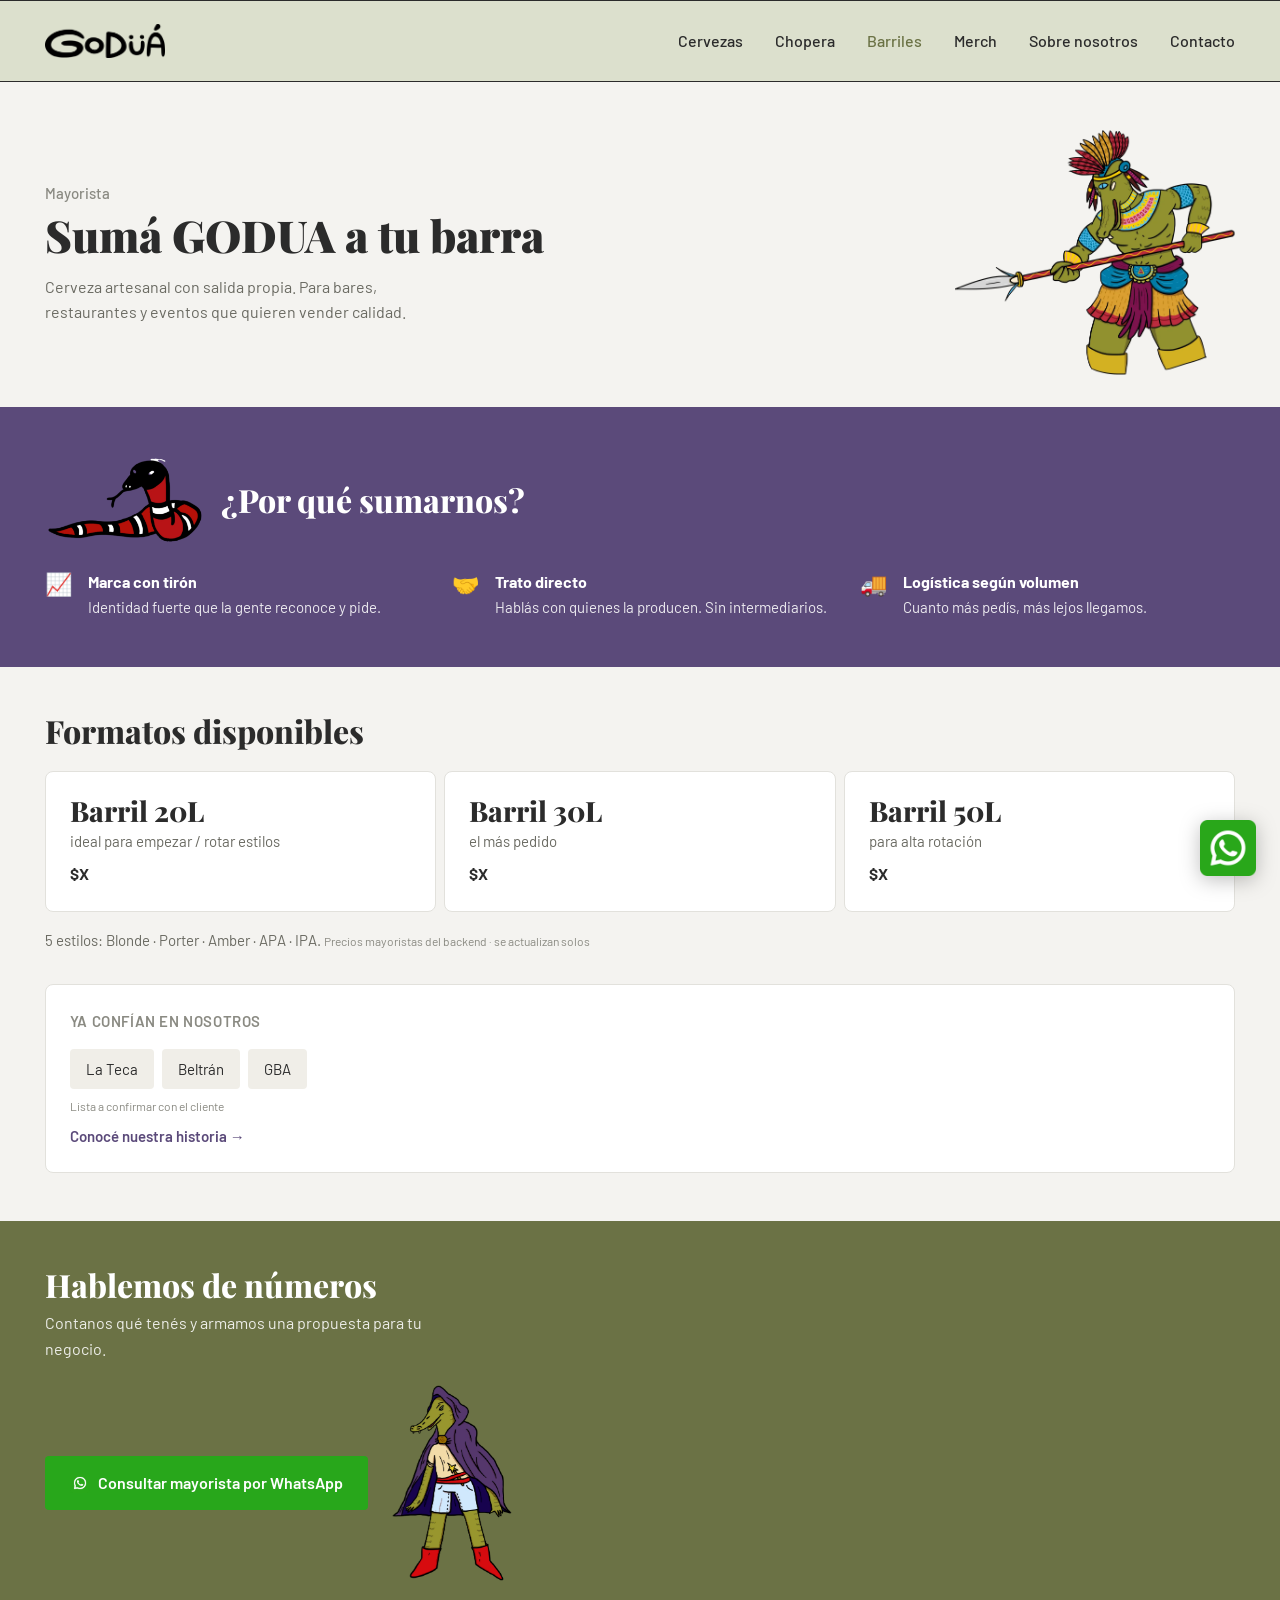
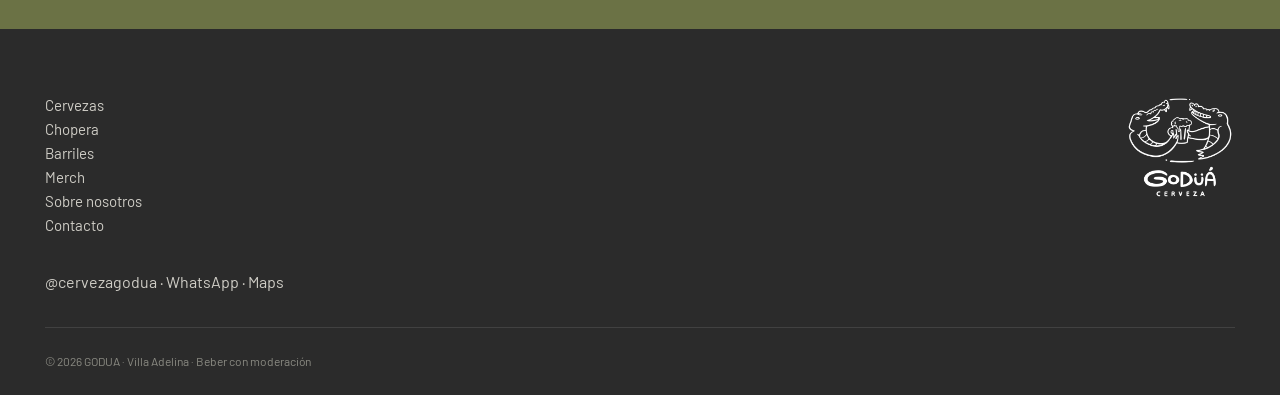
==== barriles.html @ 5a6f9663 "Prepare site for Netlify deployment" ====
<!DOCTYPE html>
<html lang="es">
<head>
  <meta charset="UTF-8">
  <meta name="viewport" content="width=device-width, initial-scale=1.0">
  <meta name="description" content="Barriles GODUA para bares, restaurantes y eventos. Cerveza artesanal mayorista de Villa Adelina: 5 estilos en barriles de 20, 30 y 50 litros, trato directo con quienes la producen.">
  <title>Barriles mayorista · GODUA Cerveza Artesanal</title>

  <!-- Favicon -->
  <link rel="icon" href="assets/favicon/favicon.ico" sizes="any">
  <link rel="icon" type="image/png" sizes="32x32" href="assets/favicon/favicon-32x32.png">
  <link rel="icon" type="image/png" sizes="16x16" href="assets/favicon/favicon-16x16.png">
  <link rel="apple-touch-icon" href="assets/favicon/apple-touch-icon.png">

  <link rel="preconnect" href="https://fonts.googleapis.com">
  <link rel="preconnect" href="https://fonts.gstatic.com" crossorigin>
  <link href="https://fonts.googleapis.com/css2?family=Playfair+Display:wght@700;800;900&family=Barlow:wght@400;500;600;700&display=swap" rel="stylesheet">

  <link rel="stylesheet" href="css/variables.css">
  <link rel="stylesheet" href="css/reset.css">
  <link rel="stylesheet" href="css/base.css">
  <link rel="stylesheet" href="css/components/navbar.css?v=12">
  <link rel="stylesheet" href="css/components/button.css">
  <link rel="stylesheet" href="css/components/footer.css">
  <link rel="stylesheet" href="css/components/animations.css?v=12">
  <link rel="stylesheet" href="css/pages/barriles.css">
</head>
<body class="page-barriles">

  <!-- ============================================
       NAVBAR (idéntico a la Home; "Barriles" activo)
       ============================================ -->
  <header>
    <nav class="navbar" aria-label="Navegación principal">
      <div class="navbar__inner">
        <a class="navbar__logo" href="index.html" aria-label="GODUA — Inicio">
          <img src="assets/logos/GODUA-solo-web.png" alt="GODUA" width="1000" height="283" decoding="async">
        </a>

        <input type="checkbox" id="nav-toggle" class="navbar__toggle-input">
        <ul class="navbar__links">
          <li><a class="navbar__link" href="cervezas.html">Cervezas</a></li>
          <li><a class="navbar__link" href="chopera.html">Chopera</a></li>
          <li><a class="navbar__link" href="barriles.html" aria-current="page">Barriles</a></li>
          <li><a class="navbar__link" href="merch.html">Merch</a></li>
          <li><a class="navbar__link" href="sobre-nosotros.html">Sobre nosotros</a></li>
          <li><a class="navbar__link" href="contacto.html">Contacto</a></li>
        </ul>

        <div class="navbar__actions">
          <a class="navbar__whatsapp"
             href="https://wa.me/5491168482209?text=Hola%20GODUA%2C%20quiero%20consultar"
             target="_blank" rel="noopener noreferrer"
             aria-label="Escribinos por WhatsApp">
            <img src="assets/iconos/whatsapp.png" alt="WhatsApp" width="512" height="512" decoding="async">
          </a>
          <label for="nav-toggle" class="navbar__toggle" aria-label="Abrir menú">
            <span></span><span></span><span></span>
          </label>
        </div>
      </div>
    </nav>
  </header>

  <main>

    <!-- ============================================
         1 · HERO — tono comercial (B2B, no de consumo)
         ============================================ -->
    <section class="barr-hero" aria-labelledby="barr-title">
      <div class="wrap barr-hero__inner">
        <div class="barr-hero__text">
          <p class="barr-hero__kicker anim-up">Mayorista</p>
          <h1 class="barr-hero__title anim-up anim-d1" id="barr-title">Sumá GODUA a tu barra</h1>
          <p class="barr-hero__subtitle anim-up anim-d2">Cerveza artesanal con salida propia. Para bares, restaurantes y eventos que quieren vender calidad.</p>
        </div>
        <!-- Ilustración del hero: reptil guerrero (mira hacia el texto) -->
        <img class="barr-hero__illus anim-up anim-d3" src="assets/ilustraciones/guerreropng.webp" alt="" aria-hidden="true" width="4809" height="4172" decoding="async" fetchpriority="high">
      </div>
    </section>

    <!-- ============================================
         2 · ¿POR QUÉ SUMARNOS? — bloque berenjena
         Argumentos de negocio, no de consumo.
         ============================================ -->
    <section class="barr-why barr-why--eggplant" aria-labelledby="barr-why-title">
      <div class="wrap">
        <div class="barr-why__head" data-reveal>
          <img loading="lazy" decoding="async" class="barr-why__illus" src="assets/ilustraciones/serpiete.webp" alt="" aria-hidden="true" width="548" height="305">
          <h2 id="barr-why-title" class="barr-why__title">¿Por qué sumarnos?</h2>
        </div>
        <ul class="barr-why__list" data-reveal-group>
          <li class="barr-why__item" data-reveal>
            <span class="barr-why__icon" aria-hidden="true">📈</span>
            <div class="barr-why__body">
              <h3 class="barr-why__name">Marca con tirón</h3>
              <p class="barr-why__text">Identidad fuerte que la gente reconoce y pide.</p>
            </div>
          </li>
          <li class="barr-why__item" data-reveal>
            <span class="barr-why__icon" aria-hidden="true">🤝</span>
            <div class="barr-why__body">
              <h3 class="barr-why__name">Trato directo</h3>
              <p class="barr-why__text">Hablás con quienes la producen. Sin intermediarios.</p>
            </div>
          </li>
          <li class="barr-why__item" data-reveal>
            <span class="barr-why__icon" aria-hidden="true">🚚</span>
            <div class="barr-why__body">
              <h3 class="barr-why__name">Logística según volumen</h3>
              <p class="barr-why__text">Cuanto más pedís, más lejos llegamos.</p>
            </div>
          </li>
        </ul>
      </div>
    </section>

    <!-- ============================================
         3 · FORMATOS DISPONIBLES — 20/30/50L
         Precios del backend: no hardcodear ($X placeholder).
         ============================================ -->
    <section class="barr-formats" aria-labelledby="barr-formats-title">
      <div class="wrap">
        <h2 id="barr-formats-title" class="barr-formats__title" data-reveal>Formatos disponibles</h2>
        <div class="barr-formats__list" data-reveal-group>
          <div class="barr-format" data-reveal="pop">
            <div class="barr-format__text">
              <h3 class="barr-format__name">Barril 20L</h3>
              <p class="barr-format__use">ideal para empezar / rotar estilos</p>
            </div>
            <p class="barr-format__price" data-price="mayorista-barril-20l">$X</p>
          </div>
          <div class="barr-format" data-reveal="pop">
            <div class="barr-format__text">
              <h3 class="barr-format__name">Barril 30L</h3>
              <p class="barr-format__use">el más pedido</p>
            </div>
            <p class="barr-format__price" data-price="mayorista-barril-30l">$X</p>
          </div>
          <div class="barr-format" data-reveal="pop">
            <div class="barr-format__text">
              <h3 class="barr-format__name">Barril 50L</h3>
              <p class="barr-format__use">para alta rotación</p>
            </div>
            <p class="barr-format__price" data-price="mayorista-barril-50l">$X</p>
          </div>
        </div>
        <p class="barr-formats__styles" data-reveal>5 estilos: Blonde · Porter · Amber · APA · IPA. <span class="barr-note">Precios mayoristas del backend · se actualizan solos</span></p>
      </div>
    </section>

    <!-- ============================================
         4 · YA CONFÍAN EN NOSOTROS — prueba social
         + link a Sobre Nosotros como prueba de seriedad.
         ============================================ -->
    <section class="barr-trust" aria-labelledby="barr-trust-title">
      <div class="wrap">
        <div class="barr-trust__card" data-reveal>
          <h2 id="barr-trust-title" class="barr-trust__eyebrow">Ya confían en nosotros</h2>
          <ul class="barr-trust__list">
            <li class="barr-trust__chip">La Teca</li>
            <li class="barr-trust__chip">Beltrán</li>
            <li class="barr-trust__chip">GBA</li>
          </ul>
          <p class="barr-note">Lista a confirmar con el cliente</p>
          <a class="barr-trust__link" href="sobre-nosotros.html">Conocé nuestra historia →</a>
        </div>
      </div>
    </section>

    <!-- ============================================
         5 · CTA CIERRE — bloque oliva
         Único CTA contextual de la página (B2B).
         ============================================ -->
    <section class="barr-cta barr-cta--olive" aria-labelledby="barr-cta-title">
      <div class="wrap barr-cta__inner" data-reveal>
        <h2 id="barr-cta-title" class="barr-cta__title">Hablemos de números</h2>
        <p class="barr-cta__text">Contanos qué tenés y armamos una propuesta para tu negocio.</p>
        <div class="barr-cta__row">
          <a class="btn btn--whatsapp"
             href="https://wa.me/5491168482209?text=Hola%21%20Tengo%20un%20negocio%20y%20quiero%20consultar%20por%20barriles%20mayoristas"
             target="_blank" rel="noopener noreferrer">
            <img class="btn__wa-icon" src="assets/iconos/whatsapp.png" alt="" aria-hidden="true" width="512" height="512" decoding="async">
            Consultar mayorista por WhatsApp
          </a>
          <img loading="lazy" decoding="async" class="barr-cta__illus" src="assets/ilustraciones/brujocapa.webp" alt="" aria-hidden="true" width="1863" height="3045">
        </div>
      </div>
    </section>

  </main>

  <!-- ============================================
       FOOTER (idéntico a la Home)
       ============================================ -->
  <footer class="footer">
    <div class="footer__inner">
      <div class="footer__top">
        <nav class="footer__nav" aria-label="Navegación del pie">
          <a class="footer__link" href="cervezas.html">Cervezas</a>
          <a class="footer__link" href="chopera.html">Chopera</a>
          <a class="footer__link" href="barriles.html">Barriles</a>
          <a class="footer__link" href="merch.html">Merch</a>
          <a class="footer__link" href="sobre-nosotros.html">Sobre nosotros</a>
          <a class="footer__link" href="contacto.html">Contacto</a>
        </nav>
        <a class="footer__logo" href="index.html" aria-label="GODUA — Inicio">
          <img src="assets/logos/godua-completo-blanco.webp" alt="GODUA Cerveza" width="800" height="800" loading="lazy" decoding="async">
        </a>
      </div>

      <div class="footer__social">
        <a href="https://instagram.com/cervezagodua" target="_blank" rel="noopener noreferrer">@cervezagodua</a>
        <span class="footer__dot" aria-hidden="true">·</span>
        <a href="https://wa.me/5491168482209" target="_blank" rel="noopener noreferrer">WhatsApp</a>
        <span class="footer__dot" aria-hidden="true">·</span>
        <a href="https://www.google.com/maps/search/?api=1&query=Cerveza%20artesanal%20God%C5%AB%C3%81%20Villa%20Adelina" target="_blank" rel="noopener noreferrer">Maps</a>
      </div>

      <p class="footer__legal">© 2026 GODUA · Villa Adelina · Beber con moderación</p>
    </div>
  </footer>

  <script src="js/js-utils.js?v=12" defer></script>

  <!-- WhatsApp flotante (solo desktop; en mobile sigue dentro del navbar) -->
  <a class="whatsapp-fab"
     href="https://wa.me/5491168482209?text=Hola%20GODUA%2C%20quiero%20consultar"
     target="_blank" rel="noopener noreferrer"
     aria-label="Escribinos por WhatsApp">
    <img src="assets/iconos/whatsapp.png" alt="WhatsApp" width="512" height="512" decoding="async">
  </a>

</body>
</html>
---- css/variables.css ----
/* ============================================
   GODUA — Variables globales (design tokens)
   Paleta nueva: cálida de barrio, con actitud
   ============================================ */

:root {
  /* --- Colores: paleta nueva --- */
  --color-bg: #f4f3f0;             /* Off-white cálido */
  --color-text: #2b2b2b;           /* Títulos y cuerpo */
  --color-text-soft: #6a6a62;      /* Secundario */
  --color-text-muted: #8a8a82;     /* Kickers, captions */
  --color-olive: #6b7245;          /* Marca (reptil, detalles) */
  --color-eggplant: #5b4a7a;       /* Acento berenjena */
  --color-terracotta: #a63d2f;     /* Acento terracota */
  --color-whatsapp: #28a71b;       /* Verde del icono de WhatsApp (assets/iconos/whatsapp.png) */
  --color-surface: #ffffff;        /* Tarjetas */
  --color-border: #e2e1dc;         /* Bordes sutiles */
  --color-header: #dce0cd;     /* Fondo del navbar (salvia claro, se distingue del hero) */

  /* --- Colores: estados --- */
  --color-error: #d32f2f;
  --color-success: #388e3c;
  --color-info: #1976d2;

  /* --- Tipografía --- */
  --font-display: 'Playfair Display', Georgia, serif;
  --font-body: 'Barlow', -apple-system, BlinkMacSystemFont, 'Segoe UI', 'Helvetica Neue', Roboto, sans-serif;
  --font-mono: 'Monaco', 'Courier New', monospace;

  /* Escala tipográfica (mobile-first) */
  --fs-h1: 38px;
  --fs-h2: 28px;
  --fs-h3: 24px;
  --fs-body: 16px;
  --fs-small: 15px;
  --fs-caption: 12px;

  /* --- Spacing (base 8px) --- */
  --spacing-xs: 4px;
  --spacing-sm: 8px;
  --spacing-md: 16px;
  --spacing-lg: 24px;
  --spacing-xl: 32px;
  --spacing-xxl: 48px;
  --spacing-xxxl: 64px;

  /* --- Border radius --- */
  --radius-sm: 4px;
  --radius-md: 8px;
  --radius-lg: 16px;

  /* --- Sombras --- */
  --shadow-sm: 0 1px 3px rgba(0,0,0,0.12), 0 1px 2px rgba(0,0,0,0.08);
  --shadow-md: 0 3px 6px rgba(0,0,0,0.15), 0 2px 4px rgba(0,0,0,0.12);
  --shadow-lg: 0 10px 40px rgba(0,0,0,0.25), 0 0 0 1px rgba(0,0,0,0.1);

  /* --- Layout --- */
  /* Margen lateral estándar del sitio en mobile (padding lateral del header).
     Reutilizable en cualquier página y en cualquier chat del proyecto. */
  --margen-A-mobile: 20px;

  --container-max: 1100px;
  --navbar-height: 80px;
  --navbar-height-mobile: 60px;
}

/* Desktop breakpoint (1024px+) */
@media (min-width: 1024px) {
  :root {
    --fs-h1: 44px;
    --fs-h2: 32px;
    --fs-h3: 28px;

    /* Contenedor al 100% del viewport: el aire lateral NO lo da
       el contenedor sino el padding estandar de cada wrap
       (--margen-A-desktop), que crece suavemente con la pantalla. */
    --container-max: 100%;
    --margen-A-desktop: clamp(24px, 3.5vw, 64px);
  }
}
---- css/base.css ----
/* ============================================
   Utilidades compartidas entre páginas
   (contenedor centrado + caja placeholder)
   ============================================ */

/* Contenedor de ancho del sitio, con el margen estándar */
.wrap {
  max-width: var(--container-max);
  margin: 0 auto;
  padding: 0 var(--margen-A-mobile);
}
@media (min-width: 1024px) {
  .wrap { padding: 0 var(--margen-A-desktop); }
}

/* Salto de linea que solo existe en desktop.
   En mobile no renderiza: el texto fluye igual que siempre. */
.br-desktop { display: none; }
@media (min-width: 1024px) {
  .br-desktop { display: inline; }
}

/* Caja placeholder punteada (imágenes/mapas pendientes) */
.illus-box {
  display: flex;
  align-items: center;
  justify-content: center;
  text-align: center;
  border: 1.5px dashed #b8b5ac;
  border-radius: var(--radius-md);
  color: var(--color-text-muted);
  font-size: var(--fs-small);
  line-height: 1.3;
  padding: var(--spacing-md);
}
---- css/components/navbar.css ----
/* ============================================
   Componente: NAVBAR
   - Sticky arriba (queda fijo al hacer scroll).
   - Logo GODUA (izq) + links (centro) + WhatsApp (der).
   - Botón WhatsApp SIEMPRE visible, también en mobile.
   - Menú mobile con hamburguesa, sin JS (checkbox oculto).
   Mobile-first · breakpoint 1024px.
   ============================================ */

/* El sticky va en el <header> (contenedor), NO en .navbar:
   sticky solo adhiere dentro de los límites del padre, y como el
   header mide lo mismo que el navbar, ahí no tenía dónde pegarse. */
header {
  position: sticky;
  top: 0;
  z-index: 100;
}

.navbar {
  position: relative;   /* referencia para el dropdown absoluto */
  background-color: var(--color-header);
  border-top: 1px solid var(--color-text);
  border-bottom: 1px solid var(--color-text);
  /* Smart header: se esconde al scrollear hacia abajo y
     reaparece al scrollear hacia arriba (clase puesta por JS) */
  transition: transform 0.3s ease;
}
.navbar--hidden {
  transform: translateY(-100%);
}

/* Fila interna: centrada y con ancho máximo del sitio */
.navbar__inner {
  max-width: var(--container-max);
  margin: 0 auto;
  padding: 0 var(--margen-A-mobile);
  height: var(--navbar-height-mobile);
  display: flex;
  align-items: center;
  justify-content: space-between;
  gap: var(--spacing-md);
}

/* ---------- Logo (imagen) ---------- */
.navbar__logo {
  display: inline-flex;
  align-items: center;
  flex-shrink: 0;
}
.navbar__logo img {
  height: 28px;   /* controla el tamaño; el ancho se ajusta solo */
  width: auto;
  display: block;
}

/* Desktop: logo un poco más grande, acorde a la barra más alta */
@media (min-width: 1024px) {
  .navbar__logo img {
    height: 34px;
  }
}

/* ---------- Zona derecha (WhatsApp + hamburguesa) ---------- */
.navbar__actions {
  display: flex;
  align-items: center;
  gap: var(--margen-A-mobile);
}

/* Enlace WhatsApp: es el icono completo (el PNG ya trae su fondo verde).
   Siempre visible, también en mobile. */
.navbar__whatsapp {
  display: inline-flex;
  flex-shrink: 0;
  transition: opacity 0.2s ease;
}
.navbar__whatsapp:hover {
  opacity: 0.85;
}
.navbar__whatsapp img {
  width: 36px;
  height: 36px;
  display: block;
}

/* ---------- Hamburguesa (solo mobile) ---------- */
/* El checkbox está oculto; el <label> es el botón visible.
   Al marcarlo, se despliega el menú (truco CSS-only). */
.navbar__toggle-input {
  display: none;
}
.navbar__toggle {
  display: inline-flex;
  flex-direction: column;
  justify-content: center;
  gap: 5px;
  height: 44px;         /* área táctil mínima accesible (vertical) */
  padding: 10px 0;      /* sin padding lateral: se alinea al borde */
}
.navbar__toggle span {
  display: block;
  width: 24px;
  height: 2px;
  background-color: var(--color-text);
  transition: transform 0.3s ease, opacity 0.3s ease;
}

/* ---------- Links ---------- */
/* En mobile: menú desplegable (oculto hasta abrir la hamburguesa) */
.navbar__links {
  /* Siempre renderizado (display:none no se puede animar):
     se oculta con opacity + visibility + un corrimiento hacia arriba. */
  display: flex;
  position: absolute;
  /* Panel flotante: despegado del header y de los bordes laterales */
  top: calc(var(--navbar-height-mobile) + var(--spacing-sm));
  left: var(--spacing-sm);
  right: var(--spacing-sm);
  flex-direction: column;
  background-color: var(--color-header);
  padding: var(--spacing-sm) 0;
  border: 1px solid var(--color-text);
  border-radius: var(--radius-md);
  /* drop-shadow y no box-shadow: la sombra sigue a la forma recortada
     por clip-path (box-shadow quedaría cortada por el recorte) */
  filter: drop-shadow(0 3px 6px rgba(0, 0, 0, 0.15));

  /* Efecto persiana con clip-path: se recorta el 100% inferior y la
     animación destapa hasta el alto REAL del menú (sin tope estimado).
     Mucho más fluido que animar max-height: el recorte no recalcula
     layout en cada frame y el navegador puede acelerarlo por GPU. */
  clip-path: inset(0 0 100% 0 round var(--radius-md));
  visibility: hidden;              /* no clickeable ni legible por lectores */
  /* visibility se esconde AL FINAL (delay = duración) para que se vea la salida */
  transition: clip-path 0.25s ease-in, visibility 0s linear 0.25s;
}
/* Cuando el checkbox está marcado, baja la persiana */
.navbar__toggle-input:checked ~ .navbar__links {
  clip-path: inset(0 0 0 0 round var(--radius-md));
  visibility: visible;
  /* ease-out marcado: arranca rápido y se asienta suave */
  transition: clip-path 0.35s cubic-bezier(0.22, 1, 0.36, 1), visibility 0s;
}

/* Hamburguesa → X cuando el menú está abierto
   (las barras ya tenían transition declarada) */
.navbar__toggle-input:checked ~ .navbar__actions .navbar__toggle span:nth-child(1) {
  transform: translateY(7px) rotate(45deg);
}
.navbar__toggle-input:checked ~ .navbar__actions .navbar__toggle span:nth-child(2) {
  opacity: 0;
}
.navbar__toggle-input:checked ~ .navbar__actions .navbar__toggle span:nth-child(3) {
  transform: translateY(-7px) rotate(-45deg);
}

.navbar__link {
  display: block;                 /* ocupa su bloque: el padding no se solapa con los vecinos */
  padding: var(--spacing-sm) var(--spacing-md);   /* menos espacio vertical */
  font-weight: 500;
  color: var(--color-text);
  border-bottom: 1px solid var(--color-border);
}
.navbar__link:last-child {
  border-bottom: none;
}
/* En mobile no hay hover real; solo marcamos la página activa */
.navbar__link[aria-current="page"] {
  color: var(--color-olive);
}

/* ============================================
   Desktop (>= 1024px)
   - Barra más alta, links en fila al centro,
     hamburguesa oculta, menú siempre visible.
   ============================================ */
@media (min-width: 1024px) {
  .navbar__inner {
    height: var(--navbar-height);
    padding: 0 var(--margen-A-desktop);
  }

  .navbar__toggle {
    display: none;
  }

  /* La zona derecha (WhatsApp + hamburguesa) desaparece en desktop:
     el WhatsApp pasa a ser un boton flotante (.whatsapp-fab, abajo) */
  .navbar__actions {
    display: none;
  }

  .navbar__links {
    display: flex;
    position: static;
    padding: 0;
    flex: 1;
    flex-direction: row;
    align-items: center;
    justify-content: flex-end;   /* links lo mas a la derecha posible */
    gap: var(--spacing-xl);
    background: none;
    border: none;
    box-shadow: none;
    /* En desktop el menú está siempre visible: sin animación */
    clip-path: none;
    filter: none;
    visibility: visible;
    transition: none;
  }

  .navbar__link {
    padding: var(--spacing-xs) 0;
    border: none;
    border-bottom: 2px solid transparent; /* subrayado en hover/activo */
  }
  .navbar__link:hover,
  .navbar__link[aria-current="page"] {
    color: var(--color-olive);
    background: none;
    border-bottom-color: var(--color-olive);
  }
}


/* Sin movimiento si el usuario lo pidió (el menú sigue funcionando) */
@media (prefers-reduced-motion: reduce) {
  .navbar,
  .navbar__links,
  .navbar__toggle span {
    transition: none;
  }
}


/* ============================================
   WHATSAPP FLOTANTE (solo desktop)
   Fijo abajo a la derecha del viewport, siempre visible.
   En mobile: display none (el boton sigue en el navbar).
   ============================================ */
.whatsapp-fab {
  display: none;
}
@media (min-width: 1024px) {
  .whatsapp-fab {
    display: inline-flex;
    position: fixed;
    right: var(--spacing-lg);
    bottom: var(--spacing-lg);
    z-index: 90; /* debajo del navbar (100), arriba del contenido */
    transition: transform 0.2s ease;
  }
  .whatsapp-fab:hover {
    transform: scale(1.08);
  }
  .whatsapp-fab img {
    width: 56px;
    height: 56px;
    display: block;
    filter: drop-shadow(0 4px 10px rgba(0, 0, 0, 0.25));
  }
}
---- css/components/button.css ----
/* ============================================
   Componente: BOTÓN (.btn)
   Variantes:
     .btn--primary    fondo oscuro, texto claro (CTA principal)
     .btn--ghost      transparente con borde (secundario)
     .btn--on-color   para usar DENTRO de bloques oliva/berenjena
                      (se invierte: fondo claro, texto del bloque)
   Tamaños: (base) · .btn--sm · .btn--lg
   Sirve tanto para <a> como para <button>.
   ============================================ */

.btn {
  display: inline-flex;
  align-items: center;
  justify-content: center;
  gap: var(--spacing-sm);
  padding: var(--spacing-md) var(--spacing-lg);
  font-family: var(--font-body);
  font-size: var(--fs-body);
  font-weight: 600;
  line-height: 1;
  border: 1.5px solid transparent;  /* mismo alto en todas las variantes */
  border-radius: var(--radius-sm);
  cursor: pointer;
  transition: background-color 0.2s ease, color 0.2s ease,
              border-color 0.2s ease, transform 0.15s ease;
}

/* Al presionar, un hundido sutil (feedback táctil) */
.btn:active {
  transform: translateY(1px);
}

/* ---------- Primario: fondo oscuro ---------- */
.btn--primary {
  background-color: var(--color-text);
  color: var(--color-bg);
}
.btn--primary:hover {
  background-color: #444440;   /* oscuro un poco más claro */
}

/* ---------- Ghost / secundario: borde ---------- */
.btn--ghost {
  background-color: transparent;
  color: var(--color-text);
  border-color: var(--color-text);
}
.btn--ghost:hover {
  background-color: var(--color-text);
  color: var(--color-bg);
}

/* ---------- Sobre bloque de color (oliva/berenjena) ---------- */
/* Se invierte: fondo claro, texto oscuro. Legible sobre color sólido. */
.btn--on-color {
  background-color: var(--color-bg);
  color: var(--color-text);
}
.btn--on-color:hover {
  background-color: #ffffff;
}

/* ---------- La flecha del CTA ---------- */
/* Se desplaza levemente al pasar el mouse (microinteracción). */
.btn__arrow {
  transition: transform 0.2s ease;
}
.btn:hover .btn__arrow {
  transform: translateX(3px);
}

/* ---------- Tamaños ---------- */
.btn--sm {
  padding: var(--spacing-sm) var(--spacing-md);
  font-size: var(--fs-small);
}
.btn--lg {
  padding: var(--spacing-lg) var(--spacing-xl);
  font-size: var(--fs-body);
}

/* ---------- Ancho completo (útil en mobile) ---------- */
.btn--block {
  width: 100%;
}

/* ---------- WhatsApp: verde de marca + icono ---------- */
.btn--whatsapp {
  background-color: var(--color-whatsapp);
  color: #ffffff;
}
.btn--whatsapp:hover {
  filter: brightness(1.06);
}
.btn__wa-icon {
  width: 20px;
  height: 20px;
  border-radius: 3px;
}
---- css/components/footer.css ----
/* ============================================
   Componente: FOOTER
   - Fondo oscuro (--color-text = #2b2b2b).
   - Texto claro: ES la excepción a la regla de
     contraste (claro solo sobre bloque de color sólido).
   Mobile-first · breakpoint 1024px.

   Estructura:
     .footer__inner  (columna)
       .footer__top       → brand (logo + tagline) · nav · contacto
       .footer__wordmark  → "GODUA" gigante, decorativo
       .footer__legal     → línea legal
   ============================================ */

.footer {
  background-color: var(--color-text);
  color: #cfcdc6;
  padding: var(--spacing-xxl) var(--margen-A-mobile) var(--spacing-lg);
  overflow: hidden; /* el wordmark gigante no debe generar scroll lateral */
}

.footer__inner {
  max-width: var(--container-max);
  margin: 0 auto;
  display: flex;
  flex-direction: column;
  gap: var(--spacing-xl);
}

/* ---------- Bloque superior: brand · nav · contacto ---------- */
/* Mobile: apilados en columna. Desktop: tres columnas. */
.footer__top {
  display: flex;
  flex-direction: column;
  gap: var(--spacing-xl);
}

/* ---------- Brand: logo + tagline ---------- */
.footer__brand {
  display: flex;
  flex-direction: column;
  gap: var(--spacing-md);
}
.footer__logo {
  display: inline-flex;
  width: fit-content;
}
.footer__logo img {
  height: 120px;
  width: auto;
}
.footer__tagline {
  font-size: var(--fs-small);
  color: #8a8a82;
  max-width: 260px;
}

/* ---------- Títulos de columna ---------- */
.footer__heading {
  font-size: var(--fs-caption);
  text-transform: uppercase;
  letter-spacing: 0.12em;
  color: #8a8a82;
  margin-bottom: var(--spacing-sm);
}

/* ---------- Navegación ---------- */
.footer__nav {
  display: flex;
  flex-direction: column;
}
.footer__links {
  display: flex;
  flex-direction: column;
  gap: var(--spacing-sm);
}
.footer__link {
  color: #cfcdc6;
  font-size: var(--fs-small);
  transition: color 0.2s ease;
  width: fit-content;
}
.footer__link:hover {
  color: #ffffff;
}

/* ---------- Contacto / redes ---------- */
.footer__contact {
  display: flex;
  flex-direction: column;
}
.footer__contact-links {
  display: flex;
  flex-direction: column;
  gap: var(--spacing-sm);
}
.footer__contact-links a {
  color: #cfcdc6;
  font-size: var(--fs-small);
  transition: color 0.2s ease;
  width: fit-content;
}
.footer__contact-links a:hover {
  color: #ffffff;
}

/* ---------- Wordmark gigante (decorativo) ---------- */
/* Texto enorme y muy tenue que cierra la página con marca. */
.footer__wordmark {
  font-family: var(--font-display);
  font-weight: 900;
  font-size: clamp(64px, 16vw, 240px);
  line-height: 0.85;
  letter-spacing: 0.01em;
  text-align: center;
  color: rgba(255, 255, 255, 0.07);
  user-select: none;
  pointer-events: none;
  white-space: nowrap;
  margin-top: var(--spacing-md);
}

/* ---------- Línea legal ---------- */
.footer__legal {
  font-size: var(--fs-caption);
  color: #8a8a82;
  border-top: 1px solid rgba(255, 255, 255, 0.1);
  padding-top: var(--spacing-lg);
}

/* ============================================
   Desktop (>= 1024px)
   Tres columnas: brand (izq) · nav (centro) · contacto (der)
   + wordmark gigante + legal.
   ============================================ */
@media (min-width: 1024px) {
  .footer {
    padding: var(--spacing-xxxl) var(--margen-A-desktop) var(--spacing-lg);
  }

  .footer__top {
    flex-direction: row;
    justify-content: space-between;
    align-items: flex-start;
    gap: var(--spacing-xxxl);
  }

  .footer__logo img { height: 110px; }

  /* Nav en dos columnas para que no quede una tira larga */
  .footer__links {
    display: grid;
    grid-template-columns: repeat(2, max-content);
    column-gap: var(--spacing-xxl);
    row-gap: var(--spacing-sm);
  }

  .footer__legal {
    display: flex;
    justify-content: space-between;
    flex-wrap: wrap;
    gap: var(--spacing-sm);
  }
}
---- css/components/animations.css ----
/* ============================================
   GODUA — Animaciones (entrada + scroll reveal)

   Uso:
   1 · ENTRADA AL CARGAR (hero): clases en el HTML
       .anim-fade         → fade simple
       .anim-up           → fade + sube 16px
       .anim-up-flip      → igual, para elementos espejados con scaleX(-1)
       .anim-d1 / d2 / d3 → delays de la cascada (0.15s / 0.3s / 0.45s)

   2 · SCROLL REVEAL: atributos en el HTML + initScrollReveal() (js-utils.js)
       data-reveal          → fade + sube al entrar al viewport
       data-reveal="left"   → entra desde la izquierda
       data-reveal="right"  → entra desde la derecha
       data-reveal="pop"    → fade + escala sutil (cards, chips)
       data-reveal-group    → en el CONTENEDOR: los hijos animan en cascada

   Si JS falla, no se oculta nada (la clase .js-anim la pone el JS).
   Respeta prefers-reduced-motion.
   ============================================ */

/* --- 1 · Entrada al cargar --- */
@keyframes anim-fade {
  from { opacity: 0; }
  to   { opacity: 1; }
}
@keyframes anim-up {
  from { opacity: 0; transform: translateY(16px); }
  to   { opacity: 1; transform: none; }
}
/* Variante para elementos espejados: mantiene el scaleX(-1) al terminar */
@keyframes anim-up-flip {
  from { opacity: 0; transform: translateY(16px) scaleX(-1); }
  to   { opacity: 1; transform: scaleX(-1); }
}

.anim-fade    { animation: anim-fade 0.6s ease-out both; }
.anim-up      { animation: anim-up 0.5s ease-out both; }
.anim-up-flip { animation: anim-up-flip 0.5s ease-out both; }

/* Delays de la cascada */
.anim-d1 { animation-delay: 0.15s; }
.anim-d2 { animation-delay: 0.3s; }
.anim-d3 { animation-delay: 0.45s; }

/* --- 2 · Scroll reveal ---
   Estado inicial oculto SOLO si el JS agregó .js-anim al <html>. */
.js-anim [data-reveal] {
  opacity: 0;
  transform: translateY(18px);
  transition: opacity 0.5s ease-out, transform 0.5s ease-out;
  transition-delay: var(--reveal-delay, 0s);
}
.js-anim [data-reveal="left"]  { transform: translateX(-18px); }
.js-anim [data-reveal="right"] { transform: translateX(18px); }
.js-anim [data-reveal="pop"]   { transform: scale(0.94); }

.js-anim [data-reveal].is-visible {
  opacity: 1;
  transform: none;
}

/* --- Accesibilidad: sin movimiento si el usuario lo pidió --- */
@media (prefers-reduced-motion: reduce) {
  .anim-fade, .anim-up, .anim-up-flip { animation: none; }
  .js-anim [data-reveal] {
    opacity: 1;
    transform: none;
    transition: none;
  }
}
---- css/pages/barriles.css ----
/* ============================================
   BARRILES (barriles.html) — estilos por sección
   B2B / mayorista: tono comercial, no de consumo.
   Mobile-first · breakpoints 640px / 1024px.
   Prefijo .barr- para no colisionar con otras páginas.
   ============================================ */

/* ---------- Utilidades de la página ---------- */
.barr-note {
  font-size: var(--fs-caption);
  color: var(--color-text-muted);
  font-weight: 400;
}

/* ============================================
   1 · HERO
   ============================================ */
.barr-hero {
  padding: var(--spacing-xxl) 0 var(--spacing-xl);
}
.barr-hero__inner {
  display: flex;
  align-items: center;
  justify-content: space-between;
  gap: var(--spacing-lg);
}
.barr-hero__kicker {
  font-size: var(--fs-small);
  font-weight: 500;
  color: var(--color-text-muted);
  margin: 0 0 var(--spacing-sm);
}
.barr-hero__title {
  font-family: var(--font-display);
  font-weight: 900;
  font-size: var(--fs-h1);
  line-height: 1.02;
  color: var(--color-text);
  margin: 0 0 var(--spacing-md);
}
.barr-hero__subtitle {
  font-size: var(--fs-body);
  color: var(--color-text-soft);
  margin: 0;
  max-width: 42ch;
}
/* Ilustración del hero (reptil guerrero, ya mira hacia el texto) */
.barr-hero__illus {
  flex-shrink: 0;
  width: 160px;
  height: auto;
}
@media (min-width: 1024px) {
  .barr-hero__illus { width: 280px; }
}

/* ============================================
   2 · ¿POR QUÉ SUMARNOS? — bloque berenjena
   Texto claro sobre color sólido (excepción de contraste).
   ============================================ */
.barr-why {
  padding: var(--spacing-xxl) 0;
  color: #ffffff;
}
.barr-why--eggplant { background-color: var(--color-eggplant); }

/* Fila: ilustración (izq) + título (der) */
.barr-why__head {
  display: flex;
  align-items: center;
  gap: var(--spacing-md);
  margin-bottom: var(--spacing-lg);
}
.barr-why__illus {
  flex-shrink: 0;
  width: 110px;        /* ilustración horizontal (serpiente) */
  height: auto;
}
@media (min-width: 1024px) {
  .barr-why__illus { width: 160px; }
}
.barr-why__title {
  font-family: var(--font-display);
  font-weight: 800;
  font-size: var(--fs-h2);
  line-height: 1.02;
  color: #ffffff;      /* sobre bloque berenjena sólido */
  margin: 0;
}
.barr-why__list {
  list-style: none;
  margin: 0;
  padding: 0;
  display: grid;
  grid-template-columns: 1fr;
  gap: var(--spacing-lg);
}
.barr-why__item {
  display: flex;
  align-items: flex-start;
  gap: var(--spacing-md);
}
.barr-why__icon {
  flex-shrink: 0;
  font-size: 22px;
  line-height: 1.3;
}
.barr-why__name {
  font-family: var(--font-body);   /* subtítulo de item, no display */
  font-weight: 700;
  font-size: var(--fs-body);
  margin: 0 0 2px;
}
.barr-why__text {
  font-size: var(--fs-small);
  line-height: 1.5;
  opacity: 0.88;
  margin: 0;
  max-width: 48ch;
}
@media (min-width: 640px) {
  .barr-why__list { grid-template-columns: repeat(3, 1fr); }
}
@media (min-width: 1024px) {
  .barr-why__list { gap: var(--spacing-xl); }
}

/* ============================================
   3 · FORMATOS DISPONIBLES — filas 20/30/50L
   ============================================ */
.barr-formats {
  padding: var(--spacing-xxl) 0 var(--spacing-xl);
}
.barr-formats__title {
  font-family: var(--font-display);
  font-weight: 800;
  font-size: var(--fs-h2);
  line-height: 1.02;
  color: var(--color-text);
  margin: 0 0 var(--spacing-lg);
}
.barr-formats__list {
  display: grid;
  grid-template-columns: 1fr;
  gap: var(--spacing-sm);
}
.barr-format {
  display: flex;
  align-items: center;
  justify-content: space-between;
  gap: var(--spacing-md);
  background-color: var(--color-surface);
  border: 1px solid var(--color-border);
  border-radius: var(--radius-md);
  padding: var(--spacing-md) var(--spacing-lg);
}
.barr-format__name {
  font-family: var(--font-display);
  font-weight: 800;
  font-size: var(--fs-h3);
  line-height: 1.1;
  color: var(--color-text);
  margin: 0;
}
.barr-format__use {
  font-size: var(--fs-small);
  color: var(--color-text-soft);
  margin: 2px 0 0;
}
.barr-format__price {
  flex-shrink: 0;
  font-weight: 700;
  font-size: var(--fs-body);
  color: var(--color-text);
  margin: 0;
}
.barr-formats__styles {
  font-size: var(--fs-small);
  color: var(--color-text-soft);
  margin: var(--spacing-md) 0 0;
}
@media (min-width: 640px) {
  .barr-formats__list { grid-template-columns: repeat(3, 1fr); }
  .barr-format {
    flex-direction: column;
    align-items: flex-start;
    gap: var(--spacing-sm);
    padding: var(--spacing-lg);
  }
}

/* ============================================
   4 · YA CONFÍAN EN NOSOTROS — prueba social
   ============================================ */
.barr-trust {
  padding: 0 0 var(--spacing-xxl);
}
.barr-trust__card {
  background-color: var(--color-surface);
  border: 1px solid var(--color-border);
  border-radius: var(--radius-md);
  padding: var(--spacing-lg);
}
.barr-trust__eyebrow {
  font-family: var(--font-body);
  font-size: var(--fs-small);
  font-weight: 600;
  letter-spacing: 0.04em;
  text-transform: uppercase;
  color: var(--color-text-muted);
  margin: 0 0 var(--spacing-md);
}
.barr-trust__list {
  list-style: none;
  margin: 0 0 var(--spacing-sm);
  padding: 0;
  display: flex;
  flex-wrap: wrap;
  gap: var(--spacing-sm);
}
.barr-trust__chip {
  background-color: #f0eee8;
  border-radius: var(--radius-sm);
  padding: var(--spacing-sm) var(--spacing-md);
  font-size: var(--fs-small);
  color: var(--color-text);
}
.barr-trust__link {
  display: inline-block;
  margin-top: var(--spacing-sm);
  font-size: var(--fs-small);
  font-weight: 600;
  color: var(--color-eggplant);
}
.barr-trust__link:hover {
  text-decoration: underline;
}

/* ============================================
   5 · CTA CIERRE — bloque oliva
   Único CTA contextual de la página.
   ============================================ */
.barr-cta {
  padding: var(--spacing-xxl) 0;
  color: #ffffff;
}
.barr-cta--olive { background-color: var(--color-olive); }
.barr-cta__inner {
  display: flex;
  flex-direction: column;
  align-items: flex-start;   /* título y texto a la izquierda */
  text-align: left;
}
.barr-cta__title {
  font-family: var(--font-display);
  font-weight: 800;
  font-size: var(--fs-h2);
  line-height: 1.02;
  color: #ffffff;      /* sobre bloque oliva sólido */
  margin: 0 0 var(--spacing-sm);
}
.barr-cta__text {
  font-size: var(--fs-body);
  opacity: 0.88;
  margin: 0 0 var(--spacing-lg);
  max-width: 46ch;
}

/* Fila: botón (izq) + ilustración (der) */
.barr-cta__row {
  display: flex;
  align-items: center;
  justify-content: center;
  gap: var(--spacing-lg);
}
.barr-cta__illus {
  flex-shrink: 0;
  width: 80px;
  height: auto;
  transform: scaleX(-1);   /* espejada: que mire hacia el botón */
}
@media (min-width: 1024px) {
  .barr-cta__illus { width: 120px; }
}
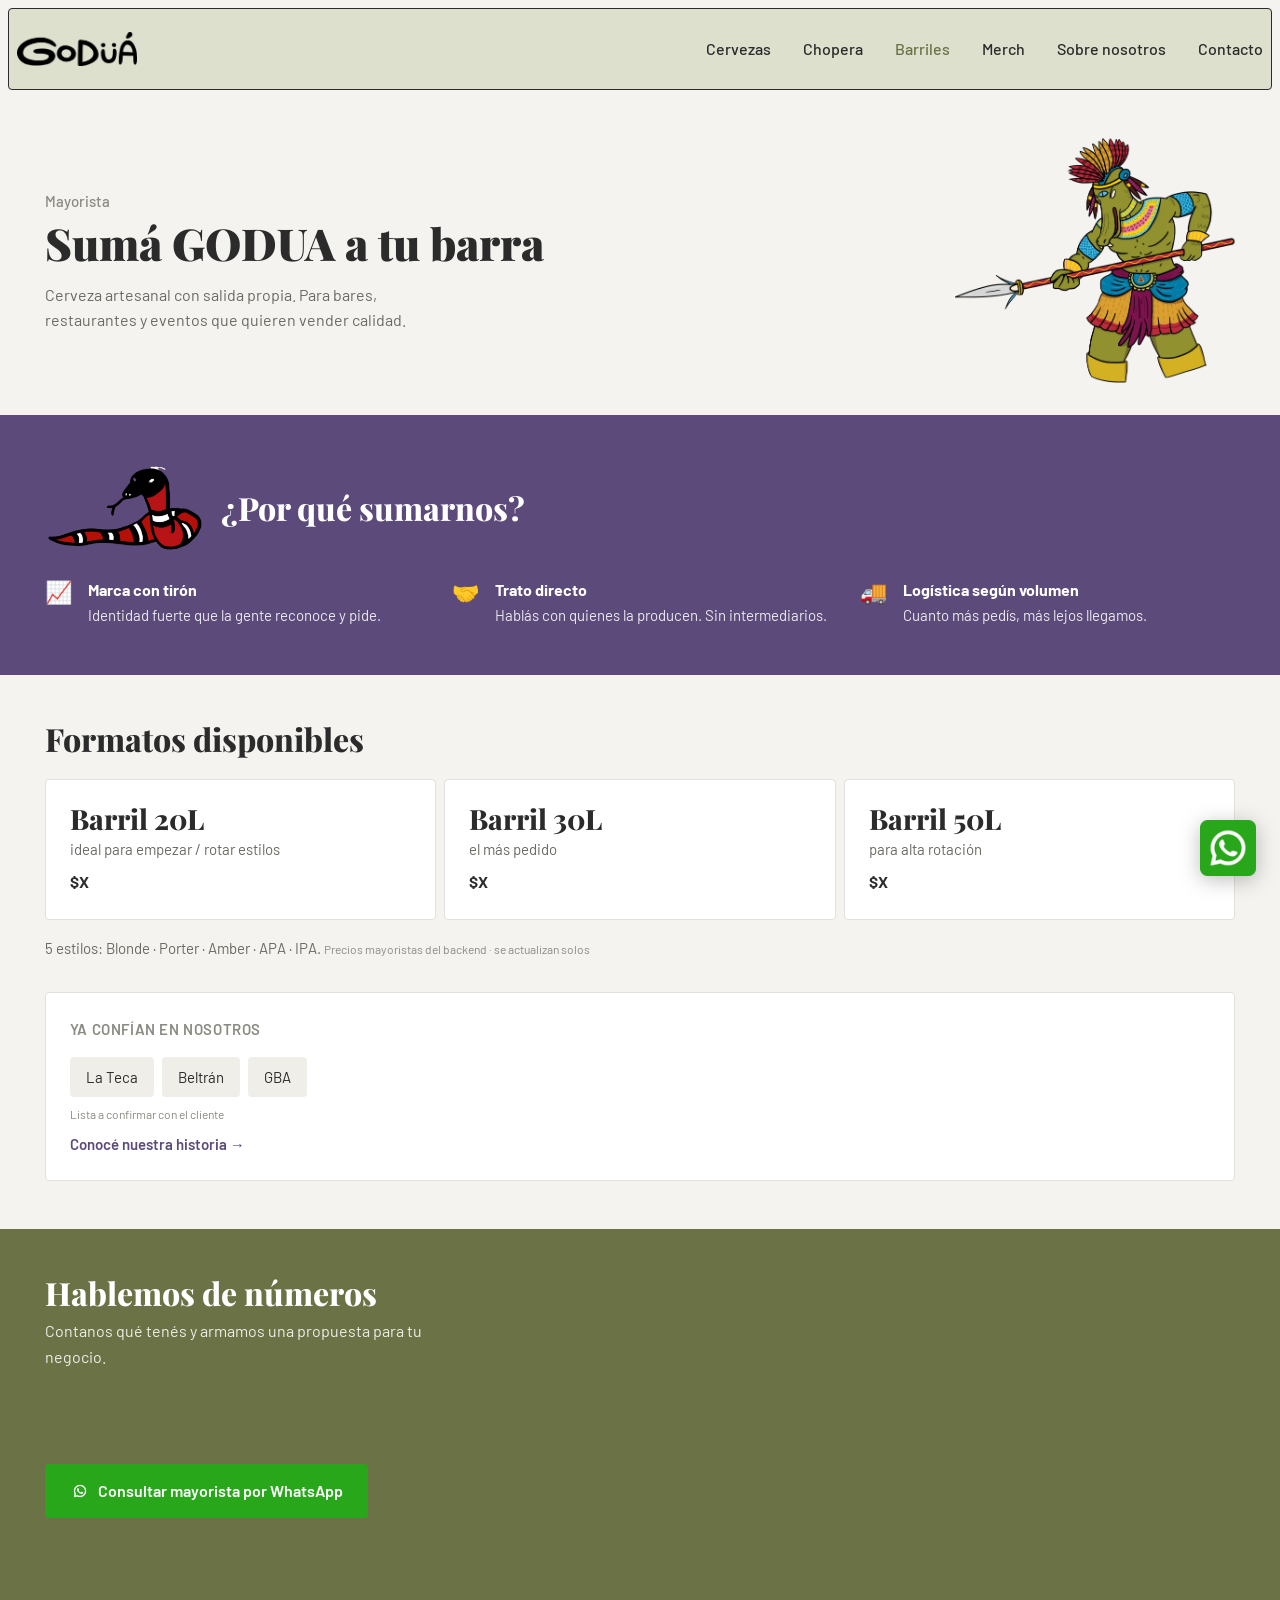
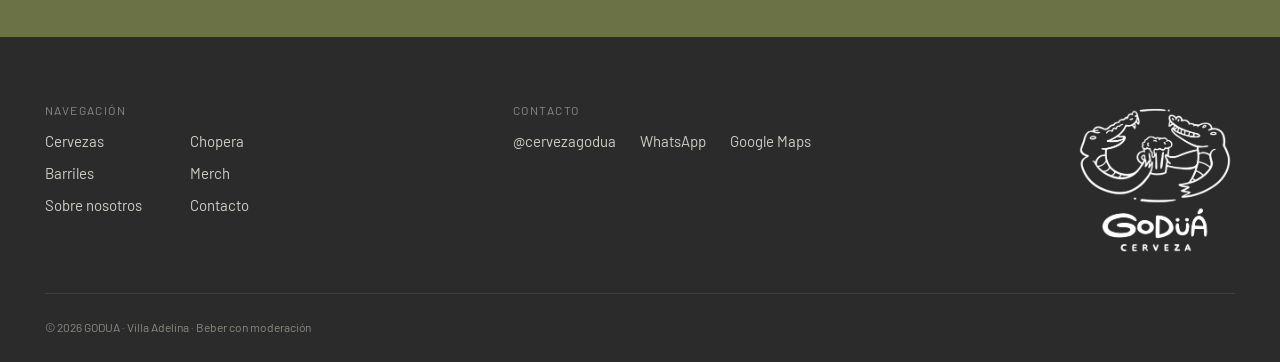
==== commit c61ad72a: "Refine site layouts and responsive styling" ====
--- a/barriles.html
+++ b/barriles.html
@@ -16,14 +16,14 @@
   <link rel="preconnect" href="https://fonts.gstatic.com" crossorigin>
   <link href="https://fonts.googleapis.com/css2?family=Playfair+Display:wght@700;800;900&family=Barlow:wght@400;500;600;700&display=swap" rel="stylesheet">
 
-  <link rel="stylesheet" href="css/variables.css">
-  <link rel="stylesheet" href="css/reset.css">
-  <link rel="stylesheet" href="css/base.css">
-  <link rel="stylesheet" href="css/components/navbar.css?v=12">
-  <link rel="stylesheet" href="css/components/button.css">
-  <link rel="stylesheet" href="css/components/footer.css">
-  <link rel="stylesheet" href="css/components/animations.css?v=12">
-  <link rel="stylesheet" href="css/pages/barriles.css">
+  <link rel="stylesheet" href="css/variables.css?v=2">
+  <link rel="stylesheet" href="css/reset.css?v=2">
+  <link rel="stylesheet" href="css/base.css?v=2">
+  <link rel="stylesheet" href="css/components/navbar.css?v=2">
+  <link rel="stylesheet" href="css/components/button.css?v=2">
+  <link rel="stylesheet" href="css/components/footer.css?v=2">
+  <link rel="stylesheet" href="css/components/animations.css?v=2">
+  <link rel="stylesheet" href="css/pages/barriles.css?v=3">
 </head>
 <body class="page-barriles">
 
@@ -196,32 +196,39 @@
   <footer class="footer">
     <div class="footer__inner">
       <div class="footer__top">
+        <div class="footer__brand">
+          <a class="footer__logo" href="index.html" aria-label="GODUA — Inicio">
+            <img src="assets/logos/godua-completo-blanco.png" alt="GODUA Cerveza">
+          </a>
+        </div>
+
         <nav class="footer__nav" aria-label="Navegación del pie">
-          <a class="footer__link" href="cervezas.html">Cervezas</a>
-          <a class="footer__link" href="chopera.html">Chopera</a>
-          <a class="footer__link" href="barriles.html">Barriles</a>
-          <a class="footer__link" href="merch.html">Merch</a>
-          <a class="footer__link" href="sobre-nosotros.html">Sobre nosotros</a>
-          <a class="footer__link" href="contacto.html">Contacto</a>
+          <p class="footer__heading">Navegación</p>
+          <div class="footer__links">
+            <a class="footer__link" href="cervezas.html">Cervezas</a>
+            <a class="footer__link" href="chopera.html">Chopera</a>
+            <a class="footer__link" href="barriles.html">Barriles</a>
+            <a class="footer__link" href="merch.html">Merch</a>
+            <a class="footer__link" href="sobre-nosotros.html">Sobre nosotros</a>
+            <a class="footer__link" href="contacto.html">Contacto</a>
+          </div>
         </nav>
-        <a class="footer__logo" href="index.html" aria-label="GODUA — Inicio">
-          <img src="assets/logos/godua-completo-blanco.webp" alt="GODUA Cerveza" width="800" height="800" loading="lazy" decoding="async">
-        </a>
-      </div>
-
-      <div class="footer__social">
-        <a href="https://instagram.com/cervezagodua" target="_blank" rel="noopener noreferrer">@cervezagodua</a>
-        <span class="footer__dot" aria-hidden="true">·</span>
-        <a href="https://wa.me/5491168482209" target="_blank" rel="noopener noreferrer">WhatsApp</a>
-        <span class="footer__dot" aria-hidden="true">·</span>
-        <a href="https://www.google.com/maps/search/?api=1&query=Cerveza%20artesanal%20God%C5%AB%C3%81%20Villa%20Adelina" target="_blank" rel="noopener noreferrer">Maps</a>
+
+        <div class="footer__contact">
+          <p class="footer__heading">Contacto</p>
+          <div class="footer__contact-links">
+            <a href="https://instagram.com/cervezagodua" target="_blank" rel="noopener noreferrer">@cervezagodua</a>
+            <a href="https://wa.me/5491168482209" target="_blank" rel="noopener noreferrer">WhatsApp</a>
+            <a href="https://www.google.com/maps/search/?api=1&query=Cerveza%20artesanal%20God%C5%AA%C3%81%20Villa%20Adelina" target="_blank" rel="noopener noreferrer">Google Maps</a>
+          </div>
+        </div>
       </div>
 
       <p class="footer__legal">© 2026 GODUA · Villa Adelina · Beber con moderación</p>
     </div>
   </footer>
 
-  <script src="js/js-utils.js?v=12" defer></script>
+  <script src="js/js-utils.js?v=2" defer></script>
 
   <!-- WhatsApp flotante (solo desktop; en mobile sigue dentro del navbar) -->
   <a class="whatsapp-fab"
--- a/css/variables.css
+++ b/css/variables.css
@@ -57,7 +57,7 @@
   /* --- Layout --- */
   /* Margen lateral estándar del sitio en mobile (padding lateral del header).
      Reutilizable en cualquier página y en cualquier chat del proyecto. */
-  --margen-A-mobile: 20px;
+  --margen-A-mobile: 14px;
 
   --container-max: 1100px;
   --navbar-height: 80px;
--- a/css/base.css
+++ b/css/base.css
@@ -27,7 +27,7 @@
   justify-content: center;
   text-align: center;
   border: 1.5px dashed #b8b5ac;
-  border-radius: var(--radius-md);
+  border-radius: var(--radius-sm);
   color: var(--color-text-muted);
   font-size: var(--fs-small);
   line-height: 1.3;
--- a/css/components/navbar.css
+++ b/css/components/navbar.css
@@ -12,28 +12,35 @@
    header mide lo mismo que el navbar, ahí no tenía dónde pegarse. */
 header {
   position: sticky;
-  top: 0;
+  /* Mismo aire que el dropdown respecto del header (--spacing-sm):
+     top = distancia al pegarse; margin-top = distancia en reposo */
+  top: var(--spacing-sm);
   z-index: 100;
+  /* El padding lateral del header ahora es margin: la barra queda
+     "flotando", despegada de los bordes de la pantalla */
+  margin: var(--spacing-sm) var(--spacing-sm) 0;
 }
 
 .navbar {
   position: relative;   /* referencia para el dropdown absoluto */
   background-color: var(--color-header);
-  border-top: 1px solid var(--color-text);
-  border-bottom: 1px solid var(--color-text);
+  border: 1px solid var(--color-text);
+  border-radius: var(--radius-sm);   /* 4px */
   /* Smart header: se esconde al scrollear hacia abajo y
      reaparece al scrollear hacia arriba (clase puesta por JS) */
   transition: transform 0.3s ease;
 }
 .navbar--hidden {
-  transform: translateY(-100%);
+  /* -100% no alcanza: hay que sumar el gap superior para que
+     no quede asomando el borde inferior */
+  transform: translateY(calc(-100% - var(--spacing-sm)));
 }
 
 /* Fila interna: centrada y con ancho máximo del sitio */
 .navbar__inner {
   max-width: var(--container-max);
   margin: 0 auto;
-  padding: 0 var(--margen-A-mobile);
+  padding: 0 var(--spacing-sm);   /* aire interno; el resto lo da el margin del header */
   height: var(--navbar-height-mobile);
   display: flex;
   align-items: center;
@@ -114,13 +121,12 @@
   position: absolute;
   /* Panel flotante: despegado del header y de los bordes laterales */
   top: calc(var(--navbar-height-mobile) + var(--spacing-sm));
-  left: var(--spacing-sm);
-  right: var(--spacing-sm);
+  left: 1px;
+  right: 1px;
   flex-direction: column;
   background-color: var(--color-header);
-  padding: var(--spacing-sm) 0;
   border: 1px solid var(--color-text);
-  border-radius: var(--radius-md);
+  border-radius: var(--radius-sm);
   /* drop-shadow y no box-shadow: la sombra sigue a la forma recortada
      por clip-path (box-shadow quedaría cortada por el recorte) */
   filter: drop-shadow(0 3px 6px rgba(0, 0, 0, 0.15));
@@ -129,14 +135,14 @@
      animación destapa hasta el alto REAL del menú (sin tope estimado).
      Mucho más fluido que animar max-height: el recorte no recalcula
      layout en cada frame y el navegador puede acelerarlo por GPU. */
-  clip-path: inset(0 0 100% 0 round var(--radius-md));
+  clip-path: inset(0 0 100% 0 round var(--radius-sm));
   visibility: hidden;              /* no clickeable ni legible por lectores */
   /* visibility se esconde AL FINAL (delay = duración) para que se vea la salida */
   transition: clip-path 0.25s ease-in, visibility 0s linear 0.25s;
 }
 /* Cuando el checkbox está marcado, baja la persiana */
 .navbar__toggle-input:checked ~ .navbar__links {
-  clip-path: inset(0 0 0 0 round var(--radius-md));
+  clip-path: inset(0 0 0 0 round var(--radius-sm));
   visibility: visible;
   /* ease-out marcado: arranca rápido y se asienta suave */
   transition: clip-path 0.35s cubic-bezier(0.22, 1, 0.36, 1), visibility 0s;
@@ -175,9 +181,13 @@
      hamburguesa oculta, menú siempre visible.
    ============================================ */
 @media (min-width: 1024px) {
+  header {
+    margin: var(--spacing-sm) var(--spacing-sm) 0;
+  }
+
   .navbar__inner {
     height: var(--navbar-height);
-    padding: 0 var(--margen-A-desktop);
+    padding: 0 var(--spacing-sm);
   }
 
   .navbar__toggle {
--- a/css/components/button.css
+++ b/css/components/button.css
@@ -96,5 +96,5 @@
 .btn__wa-icon {
   width: 20px;
   height: 20px;
-  border-radius: 3px;
+  border-radius: var(--radius-sm);
 }
--- a/css/components/footer.css
+++ b/css/components/footer.css
@@ -8,7 +8,6 @@
    Estructura:
      .footer__inner  (columna)
        .footer__top       → brand (logo + tagline) · nav · contacto
-       .footer__wordmark  → "GODUA" gigante, decorativo
        .footer__legal     → línea legal
    ============================================ */
 
@@ -16,7 +15,6 @@
   background-color: var(--color-text);
   color: #cfcdc6;
   padding: var(--spacing-xxl) var(--margen-A-mobile) var(--spacing-lg);
-  overflow: hidden; /* el wordmark gigante no debe generar scroll lateral */
 }
 
 .footer__inner {
@@ -31,9 +29,16 @@
 /* Mobile: apilados en columna. Desktop: tres columnas. */
 .footer__top {
   display: flex;
-  flex-direction: column;
+  flex-direction: row;
+  flex-wrap: wrap;
+  justify-content: space-between;
+  align-items: flex-start;
   gap: var(--spacing-xl);
 }
+/* Orden en mobile: links (izq) · logo (der) · contacto (abajo) */
+.footer__nav   { order: 1; }
+.footer__brand { order: 2; max-width: 45%; }
+.footer__contact { order: 3; width: 100%; }
 
 /* ---------- Brand: logo + tagline ---------- */
 .footer__brand {
@@ -46,7 +51,9 @@
   width: fit-content;
 }
 .footer__logo img {
-  height: 120px;
+  /* clamp: nunca más chico que 80px ni más grande que 150px,
+     escala con el viewport en el medio */
+  height: clamp(150px, 50vw, 200px);
   width: auto;
 }
 .footer__tagline {
@@ -91,8 +98,9 @@
 }
 .footer__contact-links {
   display: flex;
-  flex-direction: column;
-  gap: var(--spacing-sm);
+  flex-direction: row;    /* en fila, no apilados */
+  flex-wrap: wrap;        /* si no entran, bajan de línea */
+  gap: var(--spacing-sm) var(--spacing-lg);   /* fila | columna */
 }
 .footer__contact-links a {
   color: #cfcdc6;
@@ -102,22 +110,6 @@
 }
 .footer__contact-links a:hover {
   color: #ffffff;
-}
-
-/* ---------- Wordmark gigante (decorativo) ---------- */
-/* Texto enorme y muy tenue que cierra la página con marca. */
-.footer__wordmark {
-  font-family: var(--font-display);
-  font-weight: 900;
-  font-size: clamp(64px, 16vw, 240px);
-  line-height: 0.85;
-  letter-spacing: 0.01em;
-  text-align: center;
-  color: rgba(255, 255, 255, 0.07);
-  user-select: none;
-  pointer-events: none;
-  white-space: nowrap;
-  margin-top: var(--spacing-md);
 }
 
 /* ---------- Línea legal ---------- */
@@ -131,7 +123,7 @@
 /* ============================================
    Desktop (>= 1024px)
    Tres columnas: brand (izq) · nav (centro) · contacto (der)
-   + wordmark gigante + legal.
+   + legal.
    ============================================ */
 @media (min-width: 1024px) {
   .footer {
@@ -145,7 +137,11 @@
     gap: var(--spacing-xxxl);
   }
 
-  .footer__logo img { height: 110px; }
+  .footer__logo img { height: clamp(110px, 13vw, 160px); }
+
+  /* Desktop: nav · contacto · brand (logo a la derecha) */
+  .footer__contact { order: 2; width: auto; }
+  .footer__brand   { order: 3; max-width: none; }
 
   /* Nav en dos columnas para que no quede una tira larga */
   .footer__links {
--- a/css/pages/barriles.css
+++ b/css/pages/barriles.css
@@ -22,7 +22,6 @@
   display: flex;
   align-items: center;
   justify-content: space-between;
-  gap: var(--spacing-lg);
 }
 .barr-hero__kicker {
   font-size: var(--fs-small);
@@ -151,7 +150,7 @@
   gap: var(--spacing-md);
   background-color: var(--color-surface);
   border: 1px solid var(--color-border);
-  border-radius: var(--radius-md);
+  border-radius: var(--radius-sm);
   padding: var(--spacing-md) var(--spacing-lg);
 }
 .barr-format__name {
@@ -198,7 +197,7 @@
 .barr-trust__card {
   background-color: var(--color-surface);
   border: 1px solid var(--color-border);
-  border-radius: var(--radius-md);
+  border-radius: var(--radius-sm);
   padding: var(--spacing-lg);
 }
 .barr-trust__eyebrow {
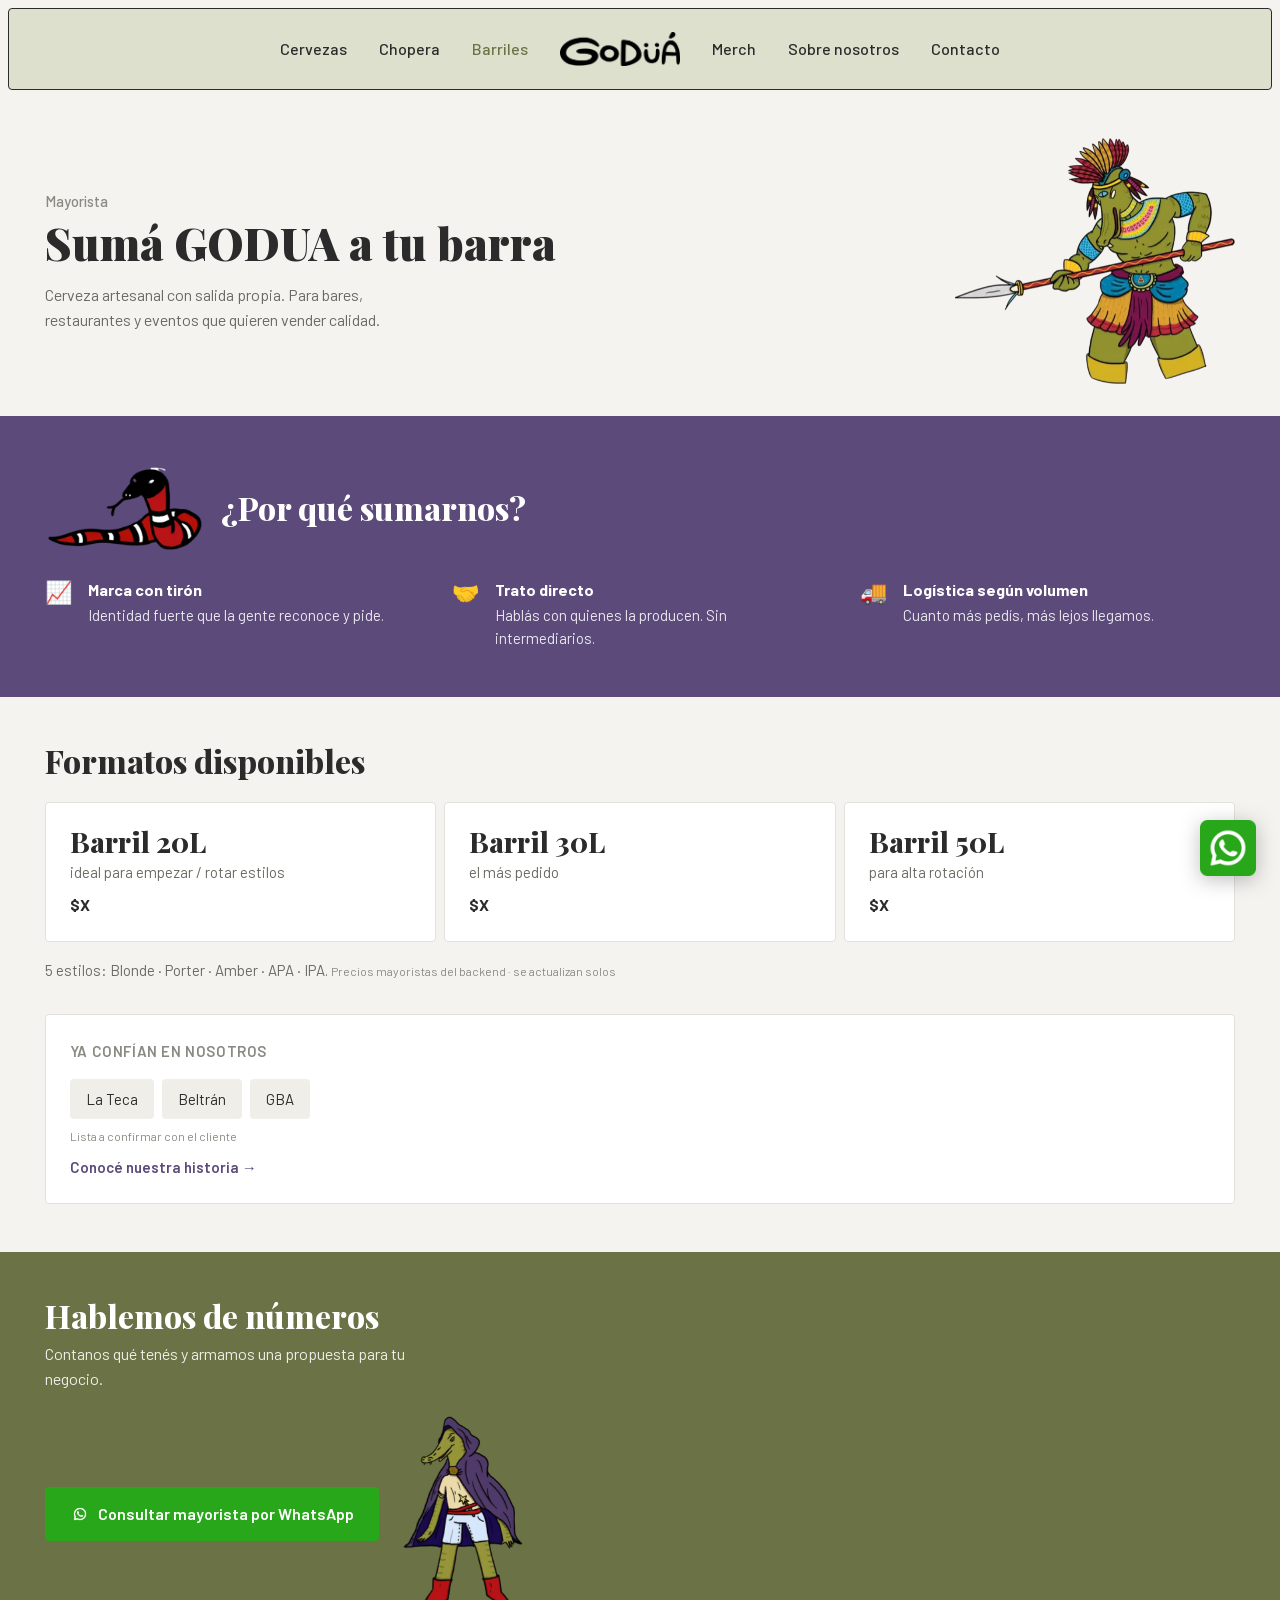
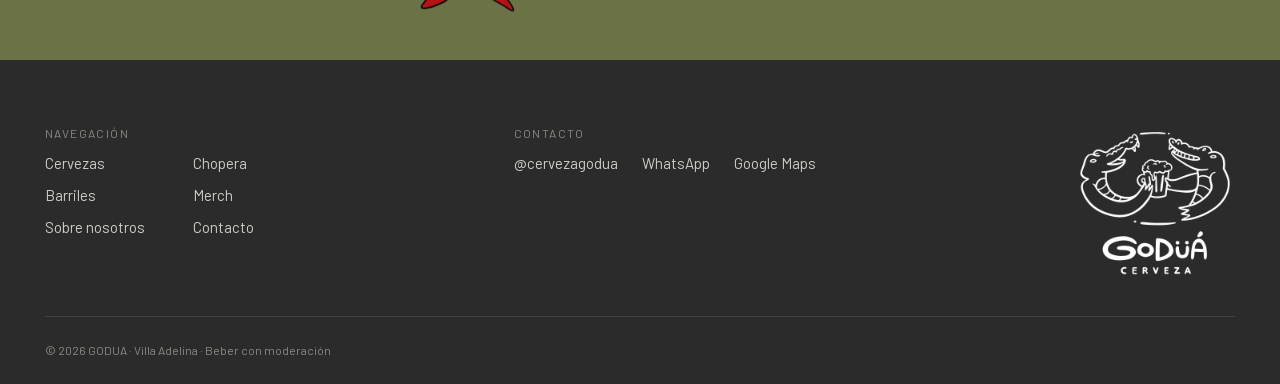
==== commit 958dbd53: "Optimize site asset loading and fonts" ====
--- a/barriles.html
+++ b/barriles.html
@@ -12,9 +12,7 @@
   <link rel="icon" type="image/png" sizes="16x16" href="assets/favicon/favicon-16x16.png">
   <link rel="apple-touch-icon" href="assets/favicon/apple-touch-icon.png">
 
-  <link rel="preconnect" href="https://fonts.googleapis.com">
-  <link rel="preconnect" href="https://fonts.gstatic.com" crossorigin>
-  <link href="https://fonts.googleapis.com/css2?family=Playfair+Display:wght@700;800;900&family=Barlow:wght@400;500;600;700&display=swap" rel="stylesheet">
+  <link rel="stylesheet" href="css/fonts.css?v=15">
 
   <link rel="stylesheet" href="css/variables.css?v=2">
   <link rel="stylesheet" href="css/reset.css?v=2">
@@ -75,7 +73,18 @@
           <p class="barr-hero__subtitle anim-up anim-d2">Cerveza artesanal con salida propia. Para bares, restaurantes y eventos que quieren vender calidad.</p>
         </div>
         <!-- Ilustración del hero: reptil guerrero (mira hacia el texto) -->
-        <img class="barr-hero__illus anim-up anim-d3" src="assets/ilustraciones/guerreropng.webp" alt="" aria-hidden="true" width="4809" height="4172" decoding="async" fetchpriority="high">
+        <img class="barr-hero__illus anim-up anim-d3"
+             src="assets/ilustraciones/guerreropng.webp"
+             srcset="assets/ilustraciones/guerreropng-240.webp 240w,
+                     assets/ilustraciones/guerreropng-480.webp 480w,
+                     assets/ilustraciones/guerreropng.webp 840w"
+             sizes="(min-width: 1024px) 280px, 160px"
+             alt=""
+             aria-hidden="true"
+             width="840"
+             height="736"
+             decoding="async"
+             fetchpriority="high">
       </div>
     </section>
 
@@ -198,7 +207,7 @@
       <div class="footer__top">
         <div class="footer__brand">
           <a class="footer__logo" href="index.html" aria-label="GODUA — Inicio">
-            <img src="assets/logos/godua-completo-blanco.png" alt="GODUA Cerveza">
+            <img src="assets/logos/godua-completo-blanco.webp" alt="GODUA Cerveza">
           </a>
         </div>
 
@@ -228,7 +237,7 @@
     </div>
   </footer>
 
-  <script src="js/js-utils.js?v=2" defer></script>
+  <script src="js/js-utils.js?v=15" defer></script>
 
   <!-- WhatsApp flotante (solo desktop; en mobile sigue dentro del navbar) -->
   <a class="whatsapp-fab"
--- a/css/fonts.css
+++ b/css/fonts.css
@@ -0,0 +1,50 @@
+/* Self-hosted font subset used across the repo.
+   Keeps the current visual hierarchy while removing unused remote weights. */
+
+@font-face {
+  font-family: 'Barlow';
+  font-style: italic;
+  font-weight: 400;
+  font-display: swap;
+  src: url('../assets/fonts/barlow-400-italic-latin.woff2') format('woff2');
+}
+
+@font-face {
+  font-family: 'Barlow';
+  font-style: normal;
+  font-weight: 400;
+  font-display: swap;
+  src: url('../assets/fonts/barlow-400-latin.woff2') format('woff2');
+}
+
+@font-face {
+  font-family: 'Barlow';
+  font-style: normal;
+  font-weight: 500;
+  font-display: swap;
+  src: url('../assets/fonts/barlow-500-latin.woff2') format('woff2');
+}
+
+@font-face {
+  font-family: 'Barlow';
+  font-style: normal;
+  font-weight: 600;
+  font-display: swap;
+  src: url('../assets/fonts/barlow-600-latin.woff2') format('woff2');
+}
+
+@font-face {
+  font-family: 'Barlow';
+  font-style: normal;
+  font-weight: 700;
+  font-display: swap;
+  src: url('../assets/fonts/barlow-700-latin.woff2') format('woff2');
+}
+
+@font-face {
+  font-family: 'Playfair Display';
+  font-style: normal;
+  font-weight: 800 900;
+  font-display: swap;
+  src: url('../assets/fonts/playfair-display-800-900-latin.woff2') format('woff2');
+}
--- a/css/components/navbar.css
+++ b/css/components/navbar.css
@@ -187,7 +187,10 @@
 
   .navbar__inner {
     height: var(--navbar-height);
-    padding: 0 var(--spacing-sm);
+    /* Mismo margen lateral que las secciones (--margen-A-desktop),
+       menos el margin del header (la barra ya está corrida 8px):
+       así logo y links quedan alineados con el contenido. */
+    padding: 0 calc(var(--margen-A-desktop) - var(--spacing-sm));
   }
 
   .navbar__toggle {
@@ -200,23 +203,32 @@
     display: none;
   }
 
+  /* Layout: 3 links + LOGO + 3 links, todo centrado.
+     El <ul> se disuelve (display: contents): cada <li> pasa a ser
+     item directo de .navbar__inner, y con order mandamos los 3
+     primeros links ANTES del logo. HTML intacto (mobile no cambia). */
+  .navbar__inner {
+    justify-content: center;
+    gap: var(--spacing-xl);      /* aire uniforme entre links y logo */
+  }
+
   .navbar__links {
-    display: flex;
+    display: contents;
+    /* Neutralizamos el panel mobile (por si algun estilo se filtra) */
     position: static;
     padding: 0;
-    flex: 1;
-    flex-direction: row;
-    align-items: center;
-    justify-content: flex-end;   /* links lo mas a la derecha posible */
-    gap: var(--spacing-xl);
     background: none;
     border: none;
     box-shadow: none;
-    /* En desktop el menú está siempre visible: sin animación */
     clip-path: none;
     filter: none;
     visibility: visible;
     transition: none;
+  }
+
+  /* Los 3 primeros links viajan a la izquierda del logo */
+  .navbar__links li:nth-child(-n+3) {
+    order: -1;
   }
 
   .navbar__link {
